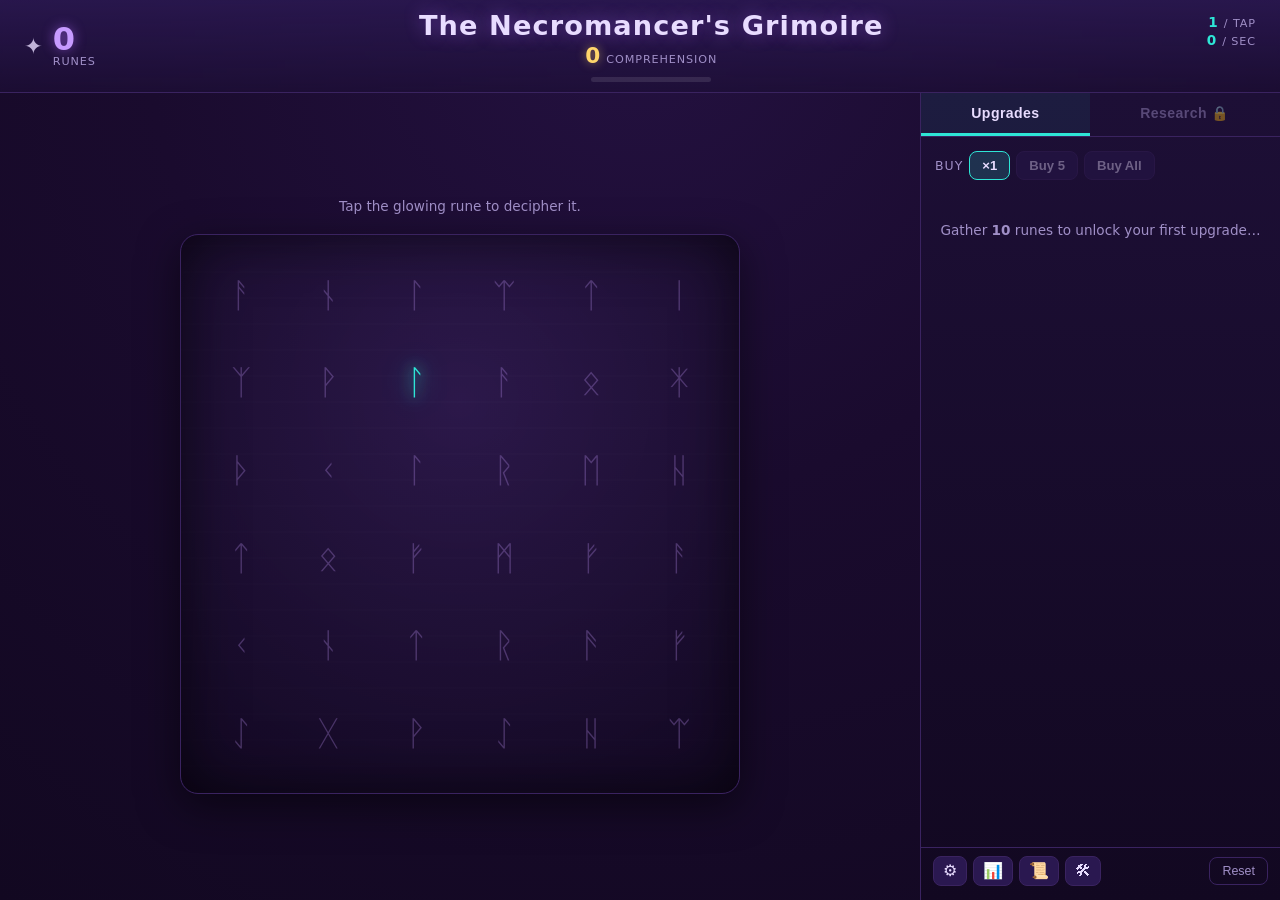
==== docs/index.html @ 26b71f52 "Ascend-only Forge/Tactics wipe, many new upgrades, gold rebalance - Rank-up no longer wipes Forge/Ta" ====
<!DOCTYPE html>
<html lang="en">
<head>
  <meta charset="UTF-8" />
  <!-- Prevent pinch/double-tap zoom on mobile & iPad -->
  <meta name="viewport"
        content="width=device-width, initial-scale=1.0, maximum-scale=1.0, minimum-scale=1.0, user-scalable=no, viewport-fit=cover" />
  <meta name="apple-mobile-web-app-capable" content="yes" />
  <meta name="mobile-web-app-capable" content="yes" />
  <meta name="theme-color" content="#1a0b2e" />
  <title>Nekro's Grimoire</title>
  <link rel="stylesheet" href="style.css" />
</head>
<body>
  <div id="welcome-back" class="welcome-back hidden"></div>

  <header class="topbar">
    <div class="stat stat-runes">
      <span class="stat-icon">✦</span>
      <span>
        <span id="rune-count" class="rune-count">0</span>
        <span class="stat-label">Runes</span>
      </span>
    </div>

    <div class="header-center">
      <h1 class="game-title">The Necromancer's Grimoire</h1>
      <div class="stat stat-comprehension" id="comprehension-stat">
        <div class="comp-line">
          <span id="comprehension-count" class="comprehension-count">0</span>
          <span class="stat-label">Comprehension</span>
        </div>
        <span id="comprehension-bonus" class="comprehension-bonus"></span>
        <div class="comp-progress">
          <div id="comp-progress-bar" class="comp-progress-bar"></div>
        </div>
      </div>
    </div>

    <div class="stat stat-rates">
      <span><span id="per-tap" class="rate-val">1</span><span class="stat-label">/ tap</span></span>
      <span><span id="per-sec" class="rate-val">0</span><span class="stat-label">/ sec</span></span>
      <span id="crit-stat" class="crit-stat hidden"></span>
    </div>
  </header>

  <main class="stage">
    <p class="grimoire-hint" id="grimoire-hint">Tap the glowing rune to decipher it.</p>
    <div id="rune-grid" class="rune-grid" aria-label="Grimoire page"></div>
    <div id="float-layer" class="float-layer"></div>
  </main>

  <aside class="panel">
    <div class="tabs">
      <button class="tab active" data-tab="upgrades">Upgrades</button>
      <button class="tab" data-tab="research" id="research-tab" disabled>Research 🔒</button>
      <button class="tab hidden" data-tab="herbalism">Herbalism</button>
      <button class="tab hidden" data-tab="mining">Mining</button>
      <button class="tab hidden" data-tab="combat">Combat</button>
    </div>

    <div class="tab-content" id="tab-upgrades">
      <div class="buy-modes" id="buy-modes">
        <span class="buy-modes-label">Buy</span>
        <button class="buymode-btn active" data-buy="1">×1</button>
        <button class="buymode-btn" data-buy="5" id="buy5">Buy 5</button>
        <button class="buymode-btn" data-buy="all" id="buyall">Buy All</button>
      </div>
      <div id="upgrades-list" class="list"></div>
      <p class="empty-hint" id="upgrades-empty">Gather <b>10</b> runes to unlock your first upgrade…</p>
    </div>

    <div class="tab-content hidden" id="tab-research">
      <p class="research-intro">Spend runes on permanent arcane research. Read each effect carefully — multipliers compound!</p>
      <div class="research-toolbar">
        <label class="research-filter"><input type="checkbox" id="hide-purchased" /> Hide purchased</label>
        <button id="research-all" class="ghost-btn small" disabled title="Buy every research you can afford">Research All</button>
      </div>
      <div id="research-list" class="list"></div>
    </div>

    <div class="tab-content hidden" id="tab-herbalism">
      <div class="prof">
        <div class="prof-target" id="herb-target">🌿</div>
        <div class="prof-count"><span id="herb-count">0</span> herbs</div>
        <div class="prof-progress"><div id="herb-bar" class="prof-bar"></div></div>
        <div class="prof-stats"><span>🌿 <b id="herb-pertap">0</b>/tap</span><span>🌿 <b id="herb-auto">0</b>/sec</span><span id="herb-bonus" class="prof-bonus"></span></div>
      </div>
      <p class="research-intro">Spend herbs on the craft.</p>
      <div id="herb-up-list" class="list"></div>
    </div>

    <div class="tab-content hidden" id="tab-mining">
      <div class="prof">
        <div class="prof-target" id="ore-target">🟤</div>
        <div id="ore-name" class="ore-name">Copper Ore</div>
        <div class="prof-count"><span id="ore-count">0</span> ore</div>
        <div class="prof-progress"><div id="ore-bar" class="prof-bar"></div></div>
        <div class="prof-stats"><span>🪨 <b id="ore-pertap">0</b>/tap</span><span>🪨 <b id="ore-auto">0</b>/sec</span><span id="ore-bonus" class="prof-bonus"></span></div>
      </div>
      <p class="research-intro">Spend ore on the craft.</p>
      <div id="ore-up-list" class="list"></div>
    </div>

    <div class="tab-content hidden" id="tab-combat">
      <div class="subtabs">
        <button class="subtab active" data-sub="battle">Battle</button>
        <button class="subtab" data-sub="forge">Forge</button>
        <button class="subtab" data-sub="tactics">Tactics</button>
        <button class="subtab" data-sub="retreat">Ascend</button>
      </div>

      <div class="subcontent" id="sub-battle">
        <div class="combat">
          <div class="monster" id="monster-target">
            <div id="boss-timer" class="boss-timer hidden"></div>
            <div class="monster-emoji" id="monster-emoji">👹</div>
            <div class="monster-name" id="monster-name">Lv 1 Fiend</div>
            <div class="hp-bar"><div id="monster-hp-bar"></div></div>
            <div class="hp-text"><span id="monster-hp">0</span> / <span id="monster-hp-max">0</span> HP</div>
            <div id="combat-float" class="float-layer"></div>
          </div>

          <div id="player-hp-wrap" class="player-hp-wrap hidden">
            <div class="hp-label">🛡 You <span id="player-dodge" class="muted"></span></div>
            <div class="hp-bar player"><div id="player-hp-bar"></div></div>
            <div class="hp-text"><span id="player-hp">0</span> / <span id="player-hp-max">0</span> HP</div>
          </div>

          <div id="magic-wrap" class="magic-wrap hidden">
            <div class="fireball" id="fireball-target">🔥</div>
            <div class="magic-info">
              <div>Magic Lv <b id="magic-level">0</b> · <b id="magic-dmg">0</b> dmg</div>
              <div class="magic-progress"><div id="magic-bar" class="magic-bar"></div></div>
              <div class="muted">Tap the fireball to cast it and learn spells.</div>
            </div>
          </div>
          <div id="spell-list" class="spell-list"></div>

          <div class="combat-stats">
            <span>⚔ <b id="combat-tapdmg">1</b> / hit</span>
            <span>🌀 <b id="combat-dps">0</b> / sec</span>
            <span id="combat-crit" class="crit-stat hidden"></span>
          </div>
          <div class="combat-stats">
            <span>⟡ <b id="combat-gold">0</b> gold</span>
            <span>🜂 <b id="combat-sr">0</b> Survival Runes</span>
          </div>
          <div class="combat-stats">
            <span class="kill-reward">Kill reward: <b id="kill-reward">+0</b></span>
          </div>
          <p id="combat-hint" class="combat-hint hidden"></p>
          <p class="muted">Tap the monster to strike it. Auto-attack chips away on its own. Clear 10 bosses (100 levels) to earn a star — then the monster fights back!</p>
        </div>
      </div>

      <div class="subcontent hidden" id="sub-forge">
        <p class="research-intro">Spend <b>gold</b> looted from monsters to forge your power. (Gold: <b id="forge-gold">0</b>)</p>
        <div id="forge-list" class="list"></div>
      </div>

      <div class="subcontent hidden" id="sub-tactics">
        <p class="research-intro">Permanent combat research, bought with gold and unlocked by reaching deeper levels. (Gold: <b id="tactics-gold">0</b>)</p>
        <div id="tactics-list" class="list"></div>
      </div>

      <div class="subcontent hidden" id="sub-retreat">
        <div class="void-summary">
          <div class="vr-balance-line">Survival Runes: <b id="combat-sr2">0</b></div>
          <div id="retreat-info" class="muted"></div>
          <button class="rebirth-do" id="do-retreat">Retreat</button>
        </div>
        <h3>Combat Talents</h3>
        <div id="combat-talent-list" class="list"></div>
      </div>
    </div>

    <div class="panel-footer">
      <button class="footer-btn" data-modal="settings" title="Settings" aria-label="Settings">⚙</button>
      <button class="footer-btn" data-modal="stats" title="Stats" aria-label="Stats">📊</button>
      <button class="footer-btn" data-modal="patch" title="Patch Notes" aria-label="Patch Notes">📜</button>
      <button class="footer-btn" data-modal="dev" title="Developer" aria-label="Developer">🛠</button>
      <button class="footer-btn hidden" id="rebirth-btn" title="Rebirth" aria-label="Rebirth">🌀</button>
      <button id="reset-btn" class="reset-btn">Reset</button>
      <span id="save-indicator" class="save-indicator"></span>
    </div>
  </aside>

  <!-- ===== Modals ===== -->
  <div id="modal-overlay" class="modal-overlay hidden">

    <!-- Settings -->
    <div class="modal hidden" id="modal-settings">
      <div class="modal-head">
        <h2>Settings</h2>
        <button class="modal-close" data-close aria-label="Close">✕</button>
      </div>
      <div class="modal-body">
        <div class="setting-row">
          <label for="set-rune-color">Rune color</label>
          <input type="color" id="set-rune-color" value="#2ee6d6" />
        </div>
        <div class="setting-row">
          <label for="set-tap-color">Tap number color <span class="muted">(the “+xx” pop)</span></label>
          <input type="color" id="set-tap-color" value="#2ee6d6" />
        </div>
        <div class="setting-row">
          <label for="set-mute-all">Mute all sound</label>
          <input type="checkbox" id="set-mute-all" />
        </div>
        <div class="setting-row">
          <label for="set-mute-sfx">Mute sound effects <span class="muted">(tapping, buying)</span></label>
          <input type="checkbox" id="set-mute-sfx" />
        </div>
        <div class="setting-row">
          <label for="set-mute-music">Mute music</label>
          <input type="checkbox" id="set-mute-music" />
        </div>
        <button class="ghost-btn" id="reset-colors-btn">Reset colors to default</button>
      </div>
    </div>

    <!-- Stats -->
    <div class="modal hidden" id="modal-stats">
      <div class="modal-head">
        <h2>Stats</h2>
        <button class="modal-close" data-close aria-label="Close">✕</button>
      </div>
      <div class="modal-body" id="stats-body"></div>
    </div>

    <!-- Patch Notes -->
    <div class="modal hidden" id="modal-patch">
      <div class="modal-head">
        <h2>Patch Notes</h2>
        <button class="modal-close" data-close aria-label="Close">✕</button>
      </div>
      <div class="modal-body" id="patch-body"></div>
    </div>

    <!-- Dev Control Panel -->
    <div class="modal hidden" id="modal-dev">
      <div class="modal-head">
        <h2>Dev Control Panel</h2>
        <button class="modal-close" data-close aria-label="Close">✕</button>
      </div>
      <div class="modal-body">
        <div id="dev-lock">
          <p class="dev-prompt">Enter access code</p>
          <div class="keypad-display" id="keypad-display"></div>
          <div class="keypad" id="keypad"></div>
          <p class="keypad-msg" id="keypad-msg"></p>
        </div>

        <div id="dev-controls" class="hidden">
          <div class="dev-group">
            <h3>Tap multiplier</h3>
            <div class="dev-btns" id="dev-tapmult"></div>
            <div class="dev-custom">
              <input type="number" id="dev-tapmult-custom" placeholder="set exact xN" />
              <button class="ghost-btn" id="dev-tapmult-set">Set</button>
            </div>
            <p class="muted" id="dev-tapmult-cur"></p>
          </div>

          <div class="dev-group">
            <h3>Bonus Runes / second</h3>
            <div class="dev-btns" id="dev-rps"></div>
            <div class="dev-custom">
              <input type="number" id="dev-rps-custom" placeholder="set exact /sec" />
              <button class="ghost-btn" id="dev-rps-set">Set</button>
            </div>
            <p class="muted" id="dev-rps-cur"></p>
          </div>

          <div class="dev-group">
            <h3>Add Runes</h3>
            <div class="dev-btns" id="dev-runes"></div>
            <div class="dev-custom">
              <input type="number" id="dev-runes-custom" placeholder="custom amount" />
              <button class="ghost-btn" id="dev-runes-add">Add</button>
            </div>
          </div>

          <div class="dev-group">
            <h3>Add Comprehension</h3>
            <div class="dev-btns" id="dev-comp"></div>
            <div class="dev-custom">
              <input type="number" id="dev-comp-custom" placeholder="custom amount" />
              <button class="ghost-btn" id="dev-comp-add">Add</button>
            </div>
          </div>

          <div class="dev-group">
            <h3>Add Void Runes</h3>
            <div class="dev-btns" id="dev-vr"></div>
            <div class="dev-custom">
              <input type="number" id="dev-vr-custom" placeholder="custom amount" />
              <button class="ghost-btn" id="dev-vr-add">Add</button>
            </div>
          </div>

          <div class="dev-group">
            <h3>Add Herbs</h3>
            <div class="dev-btns" id="dev-herb"></div>
            <div class="dev-custom">
              <input type="number" id="dev-herb-custom" placeholder="custom amount" />
              <button class="ghost-btn" id="dev-herb-add">Add</button>
            </div>
          </div>

          <div class="dev-group">
            <h3>Add Ore</h3>
            <div class="dev-btns" id="dev-ore"></div>
            <div class="dev-custom">
              <input type="number" id="dev-ore-custom" placeholder="custom amount" />
              <button class="ghost-btn" id="dev-ore-add">Add</button>
            </div>
          </div>

          <div class="dev-group">
            <h3>Add Gold (combat)</h3>
            <div class="dev-btns" id="dev-gold"></div>
            <div class="dev-custom">
              <input type="number" id="dev-gold-custom" placeholder="custom amount" />
              <button class="ghost-btn" id="dev-gold-add">Add</button>
            </div>
          </div>
        </div>
      </div>
    </div>

    <!-- The Void: Rebirth + Talent tree -->
    <div class="modal hidden" id="modal-rebirth">
      <div class="modal-head">
        <h2>The Void</h2>
        <button class="modal-close hidden" data-close id="rebirth-close" aria-label="Close">✕</button>
      </div>
      <div class="modal-body">
        <div class="void-summary">
          <div class="vr-balance-line">Void Runes: <b id="vr-balance">0</b></div>
          <div id="vr-held-bonus" class="good-text"></div>
          <div id="vr-gain-line" class="muted"></div>
          <button class="rebirth-do" id="do-rebirth">Rebirth</button>
        </div>
        <p class="muted" id="rebirth-warning"></p>
        <div class="talent-head">
          <h3>Talents</h3>
          <label class="research-filter"><input type="checkbox" id="hide-maxed-talents" /> Hide maxed</label>
        </div>
        <div id="talent-list" class="list"></div>
        <button class="ghost-btn" id="begin-anew">Begin Anew</button>
      </div>
    </div>

  </div>

  <script src="game.js"></script>
</body>
</html>
---- docs/style.css ----
/* ===== Nekro's Grimoire ===== */

:root {
  --bg-0: #120821;
  --bg-1: #1a0b2e;
  --bg-2: #241141;
  --panel: #1d0f36;
  --panel-2: #2a1850;
  --ink: #e8dcff;
  --ink-dim: #a08fc7;
  --purple: #c79bff;        /* vibrant, light-enough-to-read purple for runes */
  --purple-glow: #b06bff;
  --turquoise: #2ee6d6;     /* the tappable rune colour */
  --turquoise-glow: #16c4b8;
  --gold: #ffd66b;
  --crit: #ff5e9a;
  --good: #7cf6a0;
  --border: #3a2360;

  /* player-customisable colours (Settings) */
  --rune-color: #2ee6d6;    /* colour of the glowing tappable rune */
  --tap-color: #2ee6d6;     /* colour of the "+xx" pop on tap */
}

* { box-sizing: border-box; }

html {
  height: 100%;
  overflow: hidden;            /* the document never scrolls */
}

html, body {
  margin: 0;
  padding: 0;
  height: 100%;
  background: radial-gradient(circle at 50% 0%, var(--bg-2), var(--bg-1) 45%, var(--bg-0) 100%);
  color: var(--ink);
  font-family: "Segoe UI", "Trebuchet MS", system-ui, sans-serif;
  overflow-x: hidden;

  /* prevent text selection & callouts while tapping (mobile + desktop) */
  -webkit-user-select: none;
  -moz-user-select: none;
  -ms-user-select: none;
  user-select: none;
  -webkit-touch-callout: none;
  -webkit-tap-highlight-color: transparent;
  /* prevent double-tap-to-zoom and gesture zoom on touch devices */
  touch-action: manipulation;
  overscroll-behavior: none;
}

body {
  /* pin the whole app to the viewport — no document scroll, no rubber-band */
  position: fixed;
  inset: 0;
  display: grid;
  grid-template-rows: auto 1fr;
  grid-template-columns: 1fr minmax(280px, 360px);
  grid-template-areas:
    "topbar topbar"
    "stage  panel";
  height: 100vh;
  height: 100dvh;
  overflow: hidden;            /* the page itself never scrolls */
}

/* ===== Top bar ===== */
.topbar {
  grid-area: topbar;
  display: flex;
  align-items: stretch;
  justify-content: space-between;
  gap: 12px;
  padding: 10px 18px;
  background: linear-gradient(180deg, rgba(42,24,80,0.9), rgba(29,15,54,0.7));
  border-bottom: 1px solid var(--border);
  backdrop-filter: blur(4px);
  flex-wrap: wrap;
}

.stat {
  display: flex;
  align-items: center;
  gap: 10px;
  padding: 4px 6px;
}

.stat-icon { font-size: 1.4rem; opacity: 0.8; }

.stat-label {
  display: block;
  font-size: 0.7rem;
  letter-spacing: 0.08em;
  text-transform: uppercase;
  color: var(--ink-dim);
}

.rune-count {
  font-size: 2rem;
  font-weight: 800;
  color: var(--purple);
  text-shadow: 0 0 12px rgba(176,107,255,0.6);
  line-height: 1;
}

/* centre column of the top bar: game title (header) above Comprehension */
.header-center {
  display: flex;
  flex-direction: column;
  align-items: center;
  justify-content: center;
  text-align: center;
  flex: 1 1 auto;
  min-width: 0;
}
.game-title {
  margin: 0 0 4px;
  font-size: clamp(1.05rem, 2.4vw, 1.7rem);
  font-weight: 800;
  letter-spacing: 0.04em;
  color: var(--ink);
  text-shadow: 0 0 18px rgba(176,107,255,0.45);
  white-space: nowrap;
}

.stat-comprehension {
  flex-direction: column;
  align-items: center;
  text-align: center;
  position: relative;
  padding: 0;
  gap: 2px;
}
.comp-line { display: flex; align-items: baseline; gap: 6px; }
.comprehension-count {
  font-size: 1.35rem;
  font-weight: 800;
  color: var(--gold);
  text-shadow: 0 0 10px rgba(255,214,107,0.5);
  line-height: 1;
}
.comprehension-bonus { font-size: 0.72rem; color: var(--good); }
.comp-progress {
  width: 120px; height: 5px; border-radius: 4px;
  background: rgba(255,255,255,0.1); margin-top: 6px; overflow: hidden;
}
.comp-progress-bar {
  height: 100%; width: 0%;
  background: linear-gradient(90deg, var(--gold), var(--turquoise));
  transition: width 0.2s ease;
}

.stat-rates {
  flex-direction: column;
  align-items: flex-end;
  gap: 2px;
  font-size: 0.85rem;
}
.stat-rates > span { display: flex; gap: 6px; align-items: baseline; }
.rate-val { font-weight: 700; color: var(--turquoise); }
.crit-stat { color: var(--crit); font-size: 0.78rem; }

/* ===== Stage / grimoire ===== */
.stage {
  grid-area: stage;
  display: flex;
  flex-direction: column;
  align-items: center;
  justify-content: center;     /* center the grimoire in the available space */
  gap: 4px;
  padding: 12px 16px;
  position: relative;
  overflow: hidden;
  min-height: 0;               /* allow the stage to shrink instead of overflowing */
}

.grimoire-title {
  font-size: clamp(1.2rem, 3vw, 2rem);
  margin: 6px 0 2px;
  font-weight: 700;
  letter-spacing: 0.04em;
  color: var(--ink);
  text-shadow: 0 0 18px rgba(176,107,255,0.35);
}
.grimoire-hint {
  margin: 0 0 16px;
  color: var(--ink-dim);
  font-size: 0.85rem;
  text-align: center;
  max-width: 480px;
}

.rune-grid {
  display: grid;
  grid-template-columns: repeat(6, 1fr);
  grid-template-rows: repeat(6, 1fr);
  gap: clamp(4px, 1.5vw, 12px);
  /* fallback square that always fits the smaller viewport side;
     JS (sizeGrid) refines this to fit the real available space */
  width: min(78vmin, 560px);
  height: min(78vmin, 560px);
  flex: 0 0 auto;
  padding: clamp(10px, 3vw, 22px);
  border-radius: 18px;
  background:
    radial-gradient(circle at 50% 30%, rgba(58,35,96,0.55), rgba(18,8,33,0.85)),
    repeating-linear-gradient(0deg, rgba(255,255,255,0.02) 0 2px, transparent 2px 26px);
  border: 1px solid var(--border);
  box-shadow: inset 0 0 60px rgba(0,0,0,0.6), 0 12px 40px rgba(0,0,0,0.5);
}

.rune-cell {
  display: flex;
  align-items: center;
  justify-content: center;
  font-size: clamp(1.1rem, 4.5vw, 2.1rem);
  color: var(--purple);
  opacity: 0.28;
  border-radius: 10px;
  cursor: default;
  transition: transform 0.06s ease, opacity 0.2s ease, color 0.2s ease;
  user-select: none;
  -webkit-user-select: none;
}

.rune-cell.active {
  color: var(--rune-color);
  opacity: 1;
  cursor: pointer;
  text-shadow: 0 0 14px var(--rune-color), 0 0 28px var(--rune-color);
  animation: pulse 1.1s ease-in-out infinite;
}
.rune-cell.active:active { transform: scale(0.82); }

@keyframes pulse {
  0%, 100% { transform: scale(1); }
  50% { transform: scale(1.12); }
}

/* floating "+N" numbers */
.float-layer { position: absolute; inset: 0; pointer-events: none; overflow: hidden; }
.float-num {
  position: absolute;
  font-weight: 800;
  font-size: 1.1rem;
  color: var(--tap-color);
  text-shadow: 0 0 8px rgba(0,0,0,0.7);
  animation: floatUp 0.9s ease-out forwards;
  white-space: nowrap;
}
.float-num.crit { color: var(--crit); font-size: 1.6rem; }
@keyframes floatUp {
  0%   { transform: translate(-50%, 0) scale(0.8); opacity: 0; }
  20%  { opacity: 1; }
  100% { transform: translate(-50%, -70px) scale(1.1); opacity: 0; }
}

/* ===== Side panel ===== */
.panel {
  grid-area: panel;
  display: flex;
  flex-direction: column;
  background: linear-gradient(180deg, var(--panel), var(--bg-0));
  border-left: 1px solid var(--border);
  min-height: 0;
}

.tabs { display: flex; border-bottom: 1px solid var(--border); }
.tab {
  flex: 1;
  padding: 14px 8px;
  background: transparent;
  color: var(--ink-dim);
  border: none;
  font-size: 0.95rem;
  font-weight: 700;
  letter-spacing: 0.03em;
  cursor: pointer;
  border-bottom: 3px solid transparent;
}
.tab.active { color: var(--ink); border-bottom-color: var(--turquoise); background: rgba(46,230,214,0.06); }
.tab:disabled { opacity: 0.45; cursor: not-allowed; }

.tab-content { flex: 1; overflow-y: auto; padding: 14px; min-height: 0; }
.research-intro { color: var(--ink-dim); font-size: 0.8rem; margin: 0 0 10px; }
.research-filter {
  display: flex; align-items: center; gap: 8px;
  font-size: 0.82rem; color: var(--ink-dim);
  margin: 0 0 12px; cursor: pointer; user-select: none;
}
.research-filter input { width: 16px; height: 16px; cursor: pointer; accent-color: var(--turquoise); }
.empty-hint { color: var(--ink-dim); font-size: 0.85rem; text-align: center; margin-top: 30px; }

.list { display: flex; flex-direction: column; gap: 10px; }

/* upgrade / research cards */
.card {
  text-align: left;
  width: 100%;
  background: var(--panel-2);
  border: 1px solid var(--border);
  border-radius: 12px;
  padding: 12px 14px;
  color: var(--ink);
  cursor: pointer;
  transition: transform 0.06s ease, border-color 0.2s ease, box-shadow 0.2s ease;
}
.card:not(:disabled):hover { border-color: var(--turquoise); box-shadow: 0 0 14px rgba(46,230,214,0.2); }
.card:not(:disabled):active { transform: scale(0.98); }
.card:disabled { cursor: not-allowed; }
.card.affordable { border-color: var(--good); box-shadow: 0 0 10px rgba(124,246,160,0.18); }
.card.locked { opacity: 0.5; }
.card.maxed { opacity: 0.7; border-color: var(--gold); }

.card-head { display: flex; justify-content: space-between; align-items: baseline; gap: 8px; }
.card-name { font-weight: 800; font-size: 1rem; }
.card-level { font-size: 0.78rem; color: var(--turquoise); font-weight: 700; }
.card-desc { font-size: 0.8rem; color: var(--ink-dim); margin: 5px 0 8px; line-height: 1.35; }
.card-cost { font-size: 0.85rem; font-weight: 700; }
.card-cost.ok { color: var(--good); }
.card-cost.no { color: #ff8a8a; }
.card-cost.lock { color: var(--ink-dim); }
.tag {
  display: inline-block;
  font-size: 0.66rem;
  padding: 1px 6px;
  border-radius: 6px;
  margin-left: 6px;
  background: rgba(255,255,255,0.08);
  color: var(--ink-dim);
  vertical-align: middle;
}
.tag.add { background: rgba(124,246,160,0.15); color: var(--good); }
.tag.mult { background: rgba(46,230,214,0.15); color: var(--turquoise); }
.tag.crit { background: rgba(255,94,154,0.15); color: var(--crit); }
.tag.repeat { background: rgba(255,214,107,0.15); color: var(--gold); }

.panel-footer {
  display: flex; align-items: center; flex-wrap: wrap;
  padding: 8px 12px; border-top: 1px solid var(--border); gap: 6px;
}
.footer-btn {
  background: var(--panel-2); border: 1px solid var(--border); color: var(--ink);
  border-radius: 8px; padding: 6px 9px; font-size: 1rem; cursor: pointer; line-height: 1;
}
.footer-btn:hover { border-color: var(--turquoise); }
.reset-btn {
  margin-left: auto;
  background: transparent; border: 1px solid var(--border); color: var(--ink-dim);
  border-radius: 8px; padding: 6px 12px; font-size: 0.78rem; cursor: pointer;
}
.reset-btn:hover { border-color: #ff8a8a; color: #ff8a8a; }
.save-indicator { font-size: 0.72rem; color: var(--ink-dim); flex-basis: 100%; text-align: right; }

.welcome-back {
  position: fixed; top: 14px; left: 50%; transform: translateX(-50%);
  background: var(--panel-2); border: 1px solid var(--turquoise);
  padding: 10px 18px; border-radius: 10px; z-index: 50;
  box-shadow: 0 8px 30px rgba(0,0,0,0.5); font-size: 0.9rem;
  animation: dropIn 0.4s ease;
}
@keyframes dropIn { from { transform: translate(-50%, -20px); opacity: 0; } to { transform: translate(-50%,0); opacity: 1; } }

.hidden { display: none !important; }

/* ===== Responsive: stack panel below stage on narrow screens ===== */
@media (max-width: 820px) {
  body {
    grid-template-columns: 1fr;
    grid-template-areas:
      "topbar"
      "stage"
      "panel";
    /* stage flexes & shrinks; panel takes a fixed slice and scrolls inside */
    grid-template-rows: auto minmax(0, 1fr) auto;
  }
  .panel {
    border-left: none;
    border-top: 1px solid var(--border);
    height: 44vh;
    height: 44dvh;
    min-height: 0;
  }
  .topbar { justify-content: space-between; gap: 6px; padding: 8px 12px; }
  .rune-count { font-size: 1.4rem; }
  .comprehension-count { font-size: 1.1rem; }
  .game-title { font-size: clamp(0.85rem, 3.6vw, 1.2rem); white-space: normal; }
  .comp-progress { width: 90px; }
  .grimoire-hint { font-size: 0.78rem; margin-bottom: 8px; }
}

/* ===== Modals (Settings / Stats / Patch / Dev) ===== */
.modal-overlay {
  position: fixed; inset: 0; z-index: 100;
  display: flex; align-items: center; justify-content: center;
  background: rgba(8,4,16,0.72); backdrop-filter: blur(3px);
  padding: 16px;
}
.modal {
  width: min(440px, 100%);
  max-height: 86vh; max-height: 86dvh;
  display: flex; flex-direction: column;
  background: linear-gradient(180deg, var(--panel-2), var(--panel));
  border: 1px solid var(--border);
  border-radius: 16px;
  box-shadow: 0 20px 60px rgba(0,0,0,0.6);
  overflow: hidden;
}
.modal-head {
  display: flex; align-items: center; justify-content: space-between;
  padding: 14px 18px; border-bottom: 1px solid var(--border);
}
.modal-head h2 { margin: 0; font-size: 1.2rem; }
.modal-close {
  background: transparent; border: none; color: var(--ink-dim);
  font-size: 1.1rem; cursor: pointer; padding: 4px 8px; border-radius: 8px;
}
.modal-close:hover { color: var(--ink); background: rgba(255,255,255,0.08); }
.modal-body { padding: 16px 18px; overflow-y: auto; min-height: 0; }
.muted { color: var(--ink-dim); font-size: 0.78rem; }

.setting-row {
  display: flex; align-items: center; justify-content: space-between;
  gap: 12px; padding: 12px 0; border-bottom: 1px solid rgba(255,255,255,0.06);
}
.setting-row label { font-size: 0.92rem; }
.setting-row input[type="color"] {
  width: 46px; height: 32px; border: 1px solid var(--border);
  border-radius: 8px; background: none; cursor: pointer; padding: 2px;
}
.setting-row input[type="checkbox"] { width: 20px; height: 20px; cursor: pointer; accent-color: var(--turquoise); }
.ghost-btn {
  margin-top: 14px; width: 100%;
  background: transparent; border: 1px solid var(--border); color: var(--ink-dim);
  border-radius: 10px; padding: 9px; font-size: 0.85rem; cursor: pointer;
}
.ghost-btn:hover { border-color: var(--turquoise); color: var(--ink); }

/* Stats */
.stat-line {
  display: flex; align-items: baseline; justify-content: space-between;
  gap: 12px; padding: 10px 0; border-bottom: 1px solid rgba(255,255,255,0.06);
}
.stat-line .k { color: var(--ink-dim); font-size: 0.88rem; }
.stat-line .v { font-weight: 800; color: var(--ink); font-size: 1rem; }

/* Patch notes */
.patch-entry { padding: 10px 0; border-bottom: 1px solid rgba(255,255,255,0.06); }
.patch-entry h3 { margin: 0 0 4px; font-size: 1rem; }
.patch-entry .when { color: var(--ink-dim); font-size: 0.74rem; font-weight: 400; margin-left: 8px; }
.patch-entry ul { margin: 6px 0 0; padding-left: 18px; }
.patch-entry li { font-size: 0.85rem; margin: 3px 0; color: var(--ink); }

/* Dev keypad */
.dev-prompt { text-align: center; color: var(--ink-dim); margin: 0 0 10px; }
.keypad-display {
  height: 42px; border: 1px solid var(--border); border-radius: 10px;
  display: flex; align-items: center; justify-content: center;
  font-size: 1.6rem; letter-spacing: 0.4em; color: var(--turquoise);
  background: rgba(0,0,0,0.3); margin-bottom: 12px;
}
.keypad { display: grid; grid-template-columns: repeat(3, 1fr); gap: 8px; }
.keypad button {
  padding: 14px 0; font-size: 1.1rem; font-weight: 700;
  background: var(--panel-2); border: 1px solid var(--border); color: var(--ink);
  border-radius: 10px; cursor: pointer;
}
.keypad button:hover { border-color: var(--turquoise); }
.keypad button.wide { grid-column: span 1; }
.keypad-msg { text-align: center; min-height: 1.2em; margin: 10px 0 0; font-size: 0.85rem; }
.keypad-msg.bad { color: #ff8a8a; }
.keypad-msg.good { color: var(--good); }

.dev-group { padding: 12px 0; border-bottom: 1px solid rgba(255,255,255,0.06); }
.dev-group h3 { margin: 0 0 8px; font-size: 0.95rem; color: var(--turquoise); }
.dev-btns { display: flex; flex-wrap: wrap; gap: 6px; }
.dev-btns button {
  background: var(--panel-2); border: 1px solid var(--border); color: var(--ink);
  border-radius: 8px; padding: 7px 11px; font-size: 0.85rem; font-weight: 700; cursor: pointer;
}
.dev-btns button:hover { border-color: var(--turquoise); }
.dev-btns button.on { border-color: var(--turquoise); background: rgba(46,230,214,0.15); }
.dev-custom { display: flex; gap: 6px; margin-top: 8px; }
.dev-custom input {
  flex: 1; min-width: 0; background: rgba(0,0,0,0.3); border: 1px solid var(--border);
  color: var(--ink); border-radius: 8px; padding: 7px 10px; font-size: 0.85rem;
}
.dev-custom .ghost-btn { margin-top: 0; width: auto; padding: 7px 14px; }

/* ===== Tabs: allow many tabs to scroll horizontally instead of wrapping ===== */
.tabs { overflow-x: auto; -webkit-overflow-scrolling: touch; scrollbar-width: none; }
.tabs::-webkit-scrollbar { display: none; }
.tab { flex: 1 0 auto; white-space: nowrap; padding: 12px 12px; font-size: 0.88rem; }

/* ===== Buy modes ===== */
.buy-modes { display: flex; align-items: center; gap: 6px; margin-bottom: 12px; flex-wrap: wrap; }
.buy-modes-label { font-size: 0.78rem; color: var(--ink-dim); text-transform: uppercase; letter-spacing: 0.08em; }
.buymode-btn {
  background: var(--panel-2); border: 1px solid var(--border); color: var(--ink);
  border-radius: 8px; padding: 6px 12px; font-size: 0.82rem; font-weight: 700; cursor: pointer;
}
.buymode-btn:hover:not(:disabled) { border-color: var(--turquoise); }
.buymode-btn.active { border-color: var(--turquoise); background: rgba(46,230,214,0.16); color: var(--ink); }
.buymode-btn:disabled { opacity: 0.4; cursor: not-allowed; }

/* ===== Professions (Herbalism / Mining) ===== */
.prof { display: flex; flex-direction: column; align-items: center; gap: 12px; padding: 10px 0; text-align: center; }
.prof-target {
  font-size: clamp(4rem, 22vw, 7rem);
  line-height: 1; cursor: pointer; user-select: none; -webkit-user-select: none;
  filter: drop-shadow(0 6px 16px rgba(0,0,0,0.5));
  transition: transform 0.06s ease;
}
.prof-target:active { transform: scale(0.85); }
.prof-count { font-size: 1.3rem; font-weight: 800; color: var(--good); }
.prof-progress { width: min(260px, 80%); height: 8px; border-radius: 6px; background: rgba(255,255,255,0.1); overflow: hidden; }
.prof-bar { height: 100%; width: 0%; background: linear-gradient(90deg, var(--good), var(--turquoise)); transition: width 0.08s linear; }
.prof .muted { max-width: 320px; }

/* ===== Combat ===== */
.combat { display: flex; flex-direction: column; align-items: center; gap: 12px; padding: 6px 0; text-align: center; }
.monster {
  display: flex; flex-direction: column; align-items: center; gap: 6px;
  cursor: pointer; user-select: none; -webkit-user-select: none; width: 100%;
}
.monster-emoji { font-size: clamp(3.4rem, 18vw, 6rem); line-height: 1; transition: transform 0.06s ease; filter: drop-shadow(0 6px 16px rgba(0,0,0,0.5)); }
.monster:active .monster-emoji { transform: scale(0.86) rotate(-4deg); }
.monster-name { font-weight: 700; color: var(--ink); }
.hp-bar { width: min(280px, 86%); height: 12px; border-radius: 8px; background: rgba(255,255,255,0.1); overflow: hidden; border: 1px solid var(--border); }
#monster-hp-bar { height: 100%; width: 100%; background: linear-gradient(90deg, #ff5e5e, #ff9a5e); transition: width 0.1s linear; }
.hp-text { font-size: 0.82rem; color: var(--ink-dim); }
.combat-stats { display: flex; gap: 18px; flex-wrap: wrap; justify-content: center; font-size: 0.9rem; }
.combat .card { width: 100%; }

/* ===== The Void / Rebirth ===== */
.void-summary {
  display: flex; flex-direction: column; gap: 8px; align-items: stretch;
  padding: 12px; border: 1px solid var(--border); border-radius: 12px;
  background: rgba(46,230,214,0.05); margin-bottom: 12px;
}
.vr-balance-line { font-size: 1.1rem; }
.vr-balance-line b, #vr-gain-line b { color: var(--turquoise); }
.rebirth-do {
  background: linear-gradient(180deg, #5b2a9e, #3a1670); color: #fff; border: 1px solid var(--turquoise);
  border-radius: 10px; padding: 12px; font-size: 1rem; font-weight: 800; cursor: pointer;
}
.rebirth-do:hover { box-shadow: 0 0 16px rgba(46,230,214,0.4); }
.footer-btn#rebirth-btn { border-color: var(--turquoise); }
.card.talent .card-cost.ok { color: var(--turquoise); }
.card.talent { border-color: #4a2f80; }
.card.talent.affordable { border-color: var(--turquoise); box-shadow: 0 0 10px rgba(46,230,214,0.18); }

/* ===== Combat sub-tabs ===== */
.subtabs { display: flex; gap: 4px; margin-bottom: 12px; background: rgba(0,0,0,0.25); border-radius: 10px; padding: 3px; }
.subtab {
  flex: 1; padding: 7px 4px; background: transparent; border: none; color: var(--ink-dim);
  font-size: 0.8rem; font-weight: 700; border-radius: 8px; cursor: pointer;
}
.subtab.active { background: var(--panel-2); color: var(--ink); }
.subcontent { min-height: 0; }
.monster { position: relative; }
.monster #combat-float { position: absolute; inset: 0; pointer-events: none; overflow: visible; }

/* ===== Profession stats / upgrades ===== */
.prof-stats { display: flex; gap: 16px; font-size: 0.85rem; color: var(--ink); }
.prof-bonus { color: var(--good); }
.prof { padding-bottom: 6px; }

/* ===== Mega crit (crit-streak combo) ===== */
.float-num.mega {
  font-size: 2.1rem;
  font-weight: 900;
  color: var(--gold);
  text-shadow: 0 0 10px var(--gold), 0 0 22px var(--crit), 0 2px 4px rgba(0,0,0,0.8);
  animation: megaPop 1.3s ease-out forwards;
}
@keyframes megaPop {
  0%   { transform: translate(-50%, 0) scale(0.6); opacity: 0; }
  15%  { transform: translate(-50%, -6px) scale(1.4); opacity: 1; }
  35%  { transform: translate(-50%, -18px) scale(1.05); }
  100% { transform: translate(-50%, -90px) scale(1.1); opacity: 0; }
}

/* ===== Talent header (Hide maxed) & VR held bonus ===== */
.talent-head { display: flex; align-items: center; justify-content: space-between; gap: 10px; margin: 10px 0 8px; }
.talent-head h3 { margin: 0; }
.good-text { color: var(--good); font-size: 0.82rem; }

/* ===== Combat: player HP & magic ===== */
.player-hp-wrap { width: 100%; display: flex; flex-direction: column; align-items: center; gap: 4px; margin-top: 4px; }
.hp-label { font-size: 0.85rem; color: var(--ink); }
.hp-bar.player { border-color: var(--good); }
.hp-bar.player #player-hp-bar { height: 100%; width: 100%; background: linear-gradient(90deg, #5cf08a, #2ee6d6); transition: width 0.12s linear; }
#player-hp-bar { height: 100%; }
.magic-wrap { display: flex; align-items: center; gap: 12px; width: 100%; justify-content: center; margin-top: 4px; }
.fireball {
  font-size: clamp(2.4rem, 12vw, 3.4rem); line-height: 1; cursor: pointer;
  user-select: none; -webkit-user-select: none; transition: transform 0.06s ease;
  filter: drop-shadow(0 0 10px #ff8a3a);
}
.fireball:active { transform: scale(0.82); }
.magic-info { font-size: 0.82rem; min-width: 0; }
.magic-progress { width: 140px; max-width: 40vw; height: 6px; border-radius: 5px; background: rgba(255,255,255,0.1); overflow: hidden; margin: 4px 0; }
.magic-bar { height: 100%; width: 0%; background: linear-gradient(90deg, #ff8a3a, #ffd66b); transition: width 0.1s linear; }
.float-num.magic-hit { color: #ff9a4a; }

/* ===== Boss timer, spells, research toolbar ===== */
.boss-timer {
  font-weight: 800; font-size: 1rem; color: var(--gold);
  background: rgba(0,0,0,0.35); border-radius: 8px; padding: 2px 10px; margin-bottom: 4px;
}
.boss-timer.urgent { color: #ff6b6b; animation: pulse 0.6s ease-in-out infinite; }

.spell-list { display: flex; flex-wrap: wrap; gap: 6px; justify-content: center; width: 100%; }
.spell-btn {
  display: flex; flex-direction: column; align-items: center; gap: 1px;
  background: var(--panel-2); border: 1px solid var(--border); color: var(--ink);
  border-radius: 10px; padding: 6px 10px; cursor: pointer; min-width: 64px;
}
.spell-btn:hover:not(:disabled) { border-color: var(--turquoise); }
.spell-btn:disabled { opacity: 0.45; cursor: not-allowed; }
.spell-btn.active { border-color: var(--good); background: rgba(124,246,160,0.15); }
.spell-emoji { font-size: 1.3rem; line-height: 1; }
.spell-name { font-size: 0.7rem; }
.spell-status { font-size: 0.66rem; color: var(--ink-dim); }

.research-toolbar { display: flex; align-items: center; justify-content: space-between; gap: 10px; margin-bottom: 12px; }
.ghost-btn.small { width: auto; margin-top: 0; padding: 5px 12px; font-size: 0.78rem; }

/* ===== Mining ore name & combat hint ===== */
.ore-name { font-weight: 700; color: var(--ink); font-size: 0.95rem; }
.combat-hint {
  margin: 4px 0; padding: 8px 12px; border-radius: 10px;
  background: rgba(255,214,107,0.12); border: 1px solid var(--gold);
  color: var(--gold); font-size: 0.82rem; text-align: center; max-width: 340px;
}
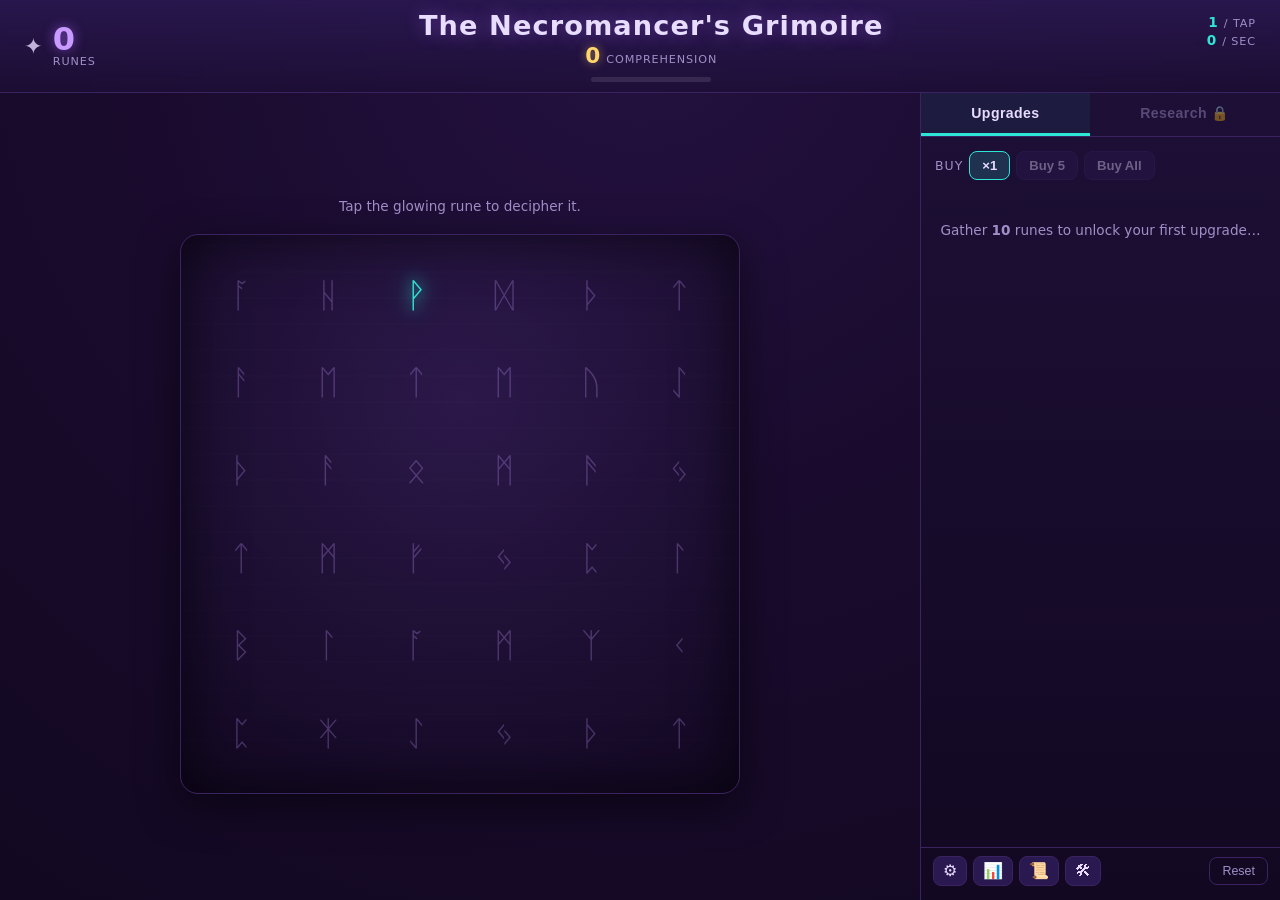
==== commit ae732f66: "Add Buy All buttons to combat Forge and Tactics" ====
--- a/docs/index.html
+++ b/docs/index.html
@@ -155,12 +155,18 @@
       </div>
 
       <div class="subcontent hidden" id="sub-forge">
-        <p class="research-intro">Spend <b>gold</b> looted from monsters to forge your power. (Gold: <b id="forge-gold">0</b>)</p>
+        <div class="research-toolbar">
+          <span class="research-intro" style="margin:0">Forge with gold. (Gold: <b id="forge-gold">0</b>)</span>
+          <button id="forge-buy-all" class="ghost-btn small">Buy All</button>
+        </div>
         <div id="forge-list" class="list"></div>
       </div>
 
       <div class="subcontent hidden" id="sub-tactics">
-        <p class="research-intro">Permanent combat research, bought with gold and unlocked by reaching deeper levels. (Gold: <b id="tactics-gold">0</b>)</p>
+        <div class="research-toolbar">
+          <span class="research-intro" style="margin:0">Combat research. (Gold: <b id="tactics-gold">0</b>)</span>
+          <button id="tactics-buy-all" class="ghost-btn small">Buy All</button>
+        </div>
         <div id="tactics-list" class="list"></div>
       </div>
 
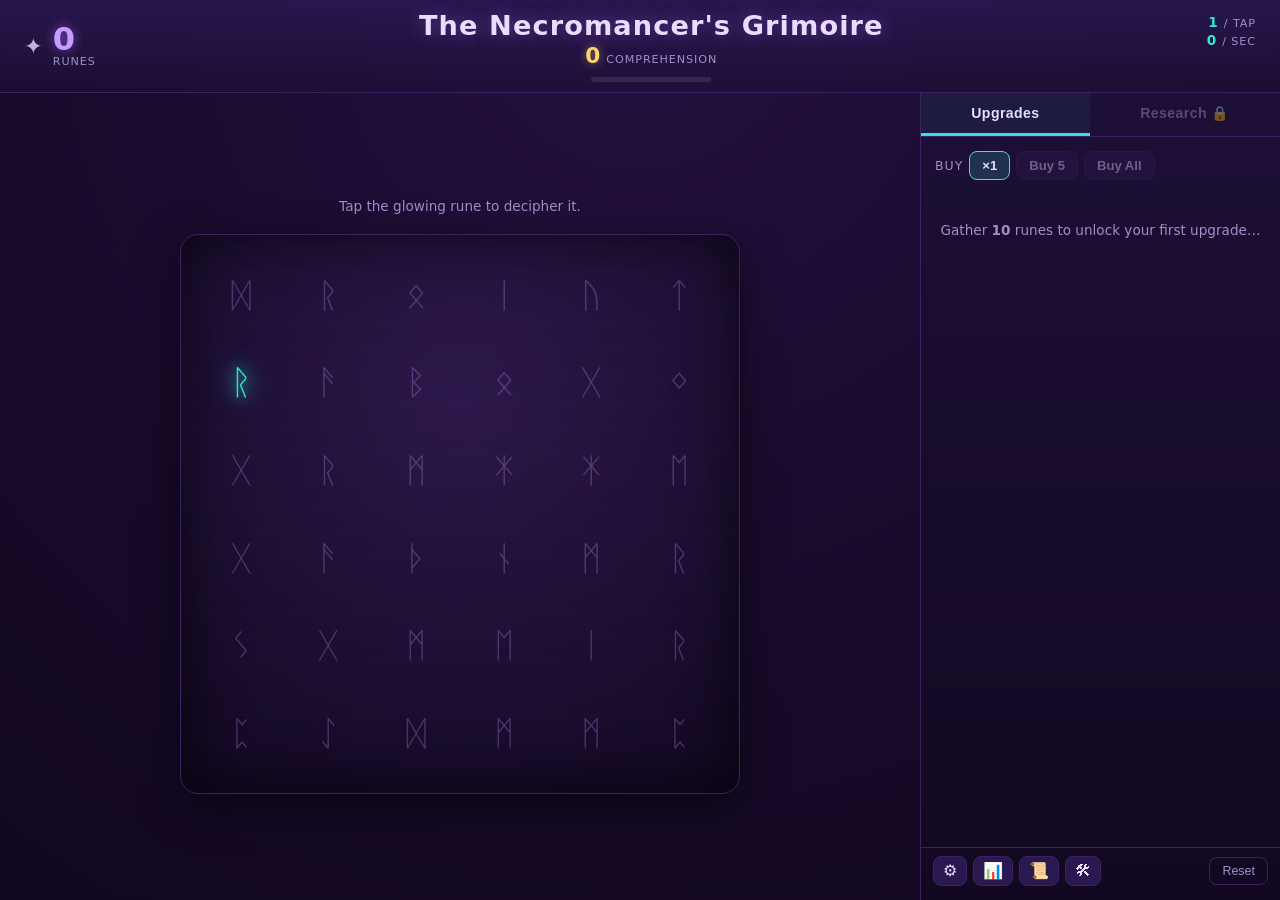
==== commit f0a94a26: "Show combat Gold in the top bar (near Runes) once Combat is unlocked" ====
--- a/docs/index.html
+++ b/docs/index.html
@@ -23,6 +23,14 @@
       </span>
     </div>
 
+    <div class="stat stat-gold hidden" id="topbar-gold">
+      <span class="stat-icon">⟡</span>
+      <span>
+        <span id="topbar-gold-count" class="gold-count">0</span>
+        <span class="stat-label">Gold</span>
+      </span>
+    </div>
+
     <div class="header-center">
       <h1 class="game-title">The Necromancer's Grimoire</h1>
       <div class="stat stat-comprehension" id="comprehension-stat">
--- a/docs/style.css
+++ b/docs/style.css
@@ -635,3 +635,20 @@
   background: rgba(255,214,107,0.12); border: 1px solid var(--gold);
   color: var(--gold); font-size: 0.82rem; text-align: center; max-width: 340px;
 }
+
+/* ===== Rank symbols ===== */
+.rk { font-weight: 900; }
+.rk.star { color: #ffd66b; }
+.rk.tri  { color: #5cf08a; }
+.rk.sq   { color: #ff5e5e; }
+.rk.circ { color: #5b9bff; }
+.rk.rect { color: #ffe04d; letter-spacing: -1px; }
+
+/* ===== Top-bar combat gold ===== */
+.gold-count {
+  font-size: 1.5rem;
+  font-weight: 800;
+  color: var(--gold);
+  text-shadow: 0 0 10px rgba(255,214,107,0.5);
+  line-height: 1;
+}
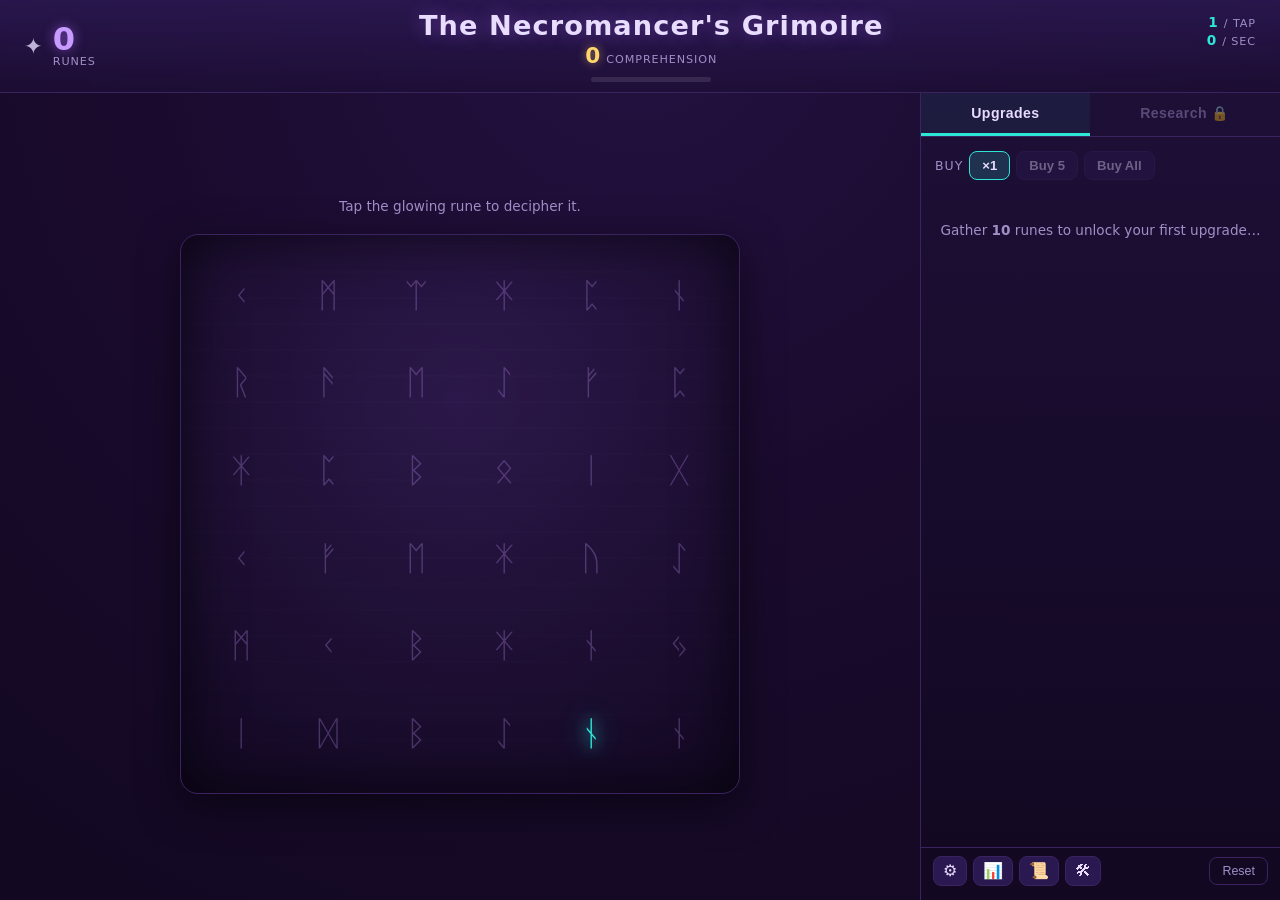
==== commit c183433a: "Buy All for Herbalism & Mining; Rich Veins +0.2/level - Add a Buy All button to each profession (che" ====
--- a/docs/index.html
+++ b/docs/index.html
@@ -94,7 +94,10 @@
         <div class="prof-progress"><div id="herb-bar" class="prof-bar"></div></div>
         <div class="prof-stats"><span>🌿 <b id="herb-pertap">0</b>/tap</span><span>🌿 <b id="herb-auto">0</b>/sec</span><span id="herb-bonus" class="prof-bonus"></span></div>
       </div>
-      <p class="research-intro">Spend herbs on the craft.</p>
+      <div class="research-toolbar">
+        <span class="research-intro" style="margin:0">Spend herbs on the craft.</span>
+        <button id="herb-buy-all" class="ghost-btn small">Buy All</button>
+      </div>
       <div id="herb-up-list" class="list"></div>
     </div>
 
@@ -106,7 +109,10 @@
         <div class="prof-progress"><div id="ore-bar" class="prof-bar"></div></div>
         <div class="prof-stats"><span>🪨 <b id="ore-pertap">0</b>/tap</span><span>🪨 <b id="ore-auto">0</b>/sec</span><span id="ore-bonus" class="prof-bonus"></span></div>
       </div>
-      <p class="research-intro">Spend ore on the craft.</p>
+      <div class="research-toolbar">
+        <span class="research-intro" style="margin:0">Spend ore on the craft.</span>
+        <button id="ore-buy-all" class="ghost-btn small">Buy All</button>
+      </div>
       <div id="ore-up-list" class="list"></div>
     </div>
 
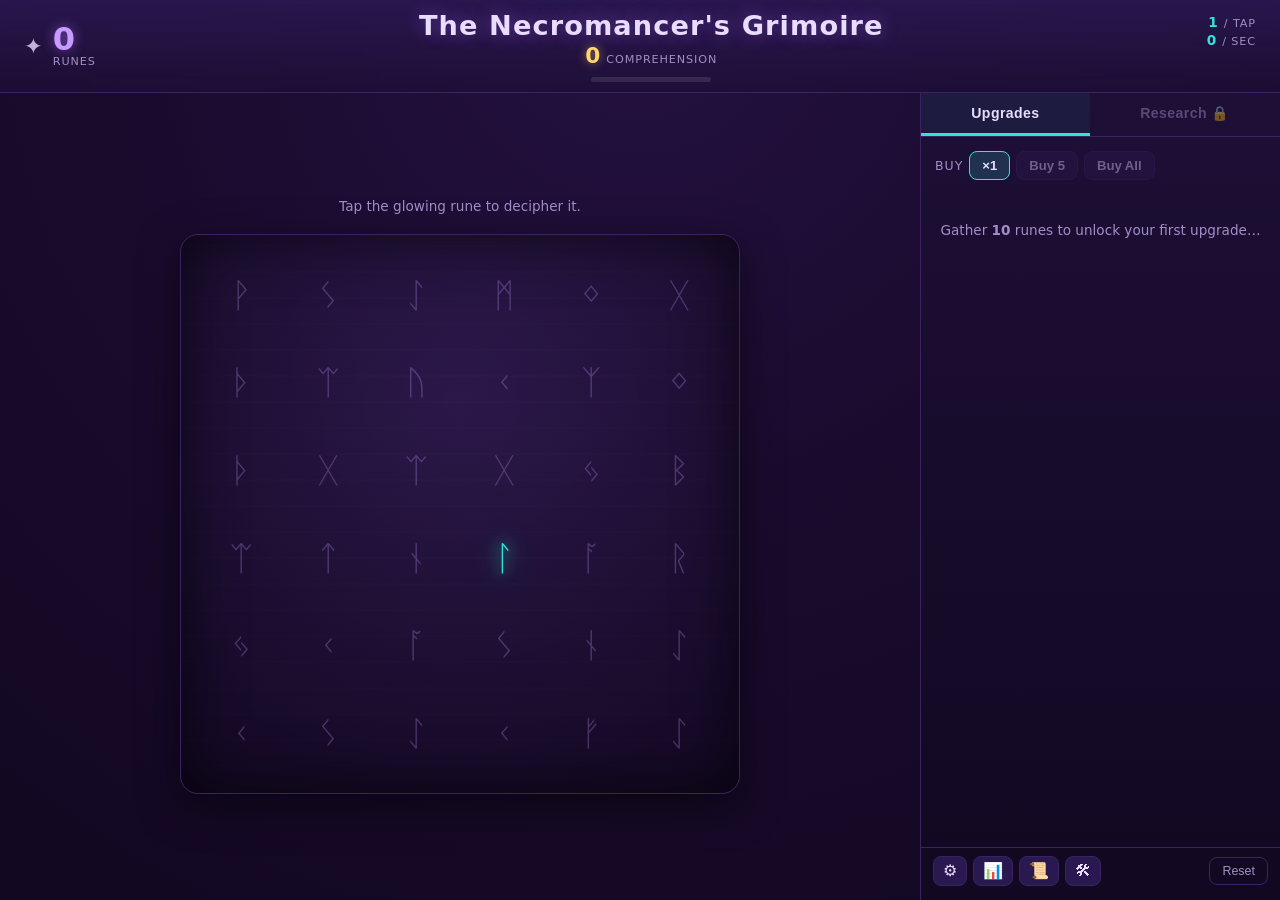
==== commit 88204d53: "Dev panel: Unlock Herbalism / Mining / Combat buttons" ====
--- a/docs/index.html
+++ b/docs/index.html
@@ -346,6 +346,11 @@
               <button class="ghost-btn" id="dev-gold-add">Add</button>
             </div>
           </div>
+
+          <div class="dev-group">
+            <h3>Unlock professions</h3>
+            <div class="dev-btns" id="dev-unlock"></div>
+          </div>
         </div>
       </div>
     </div>
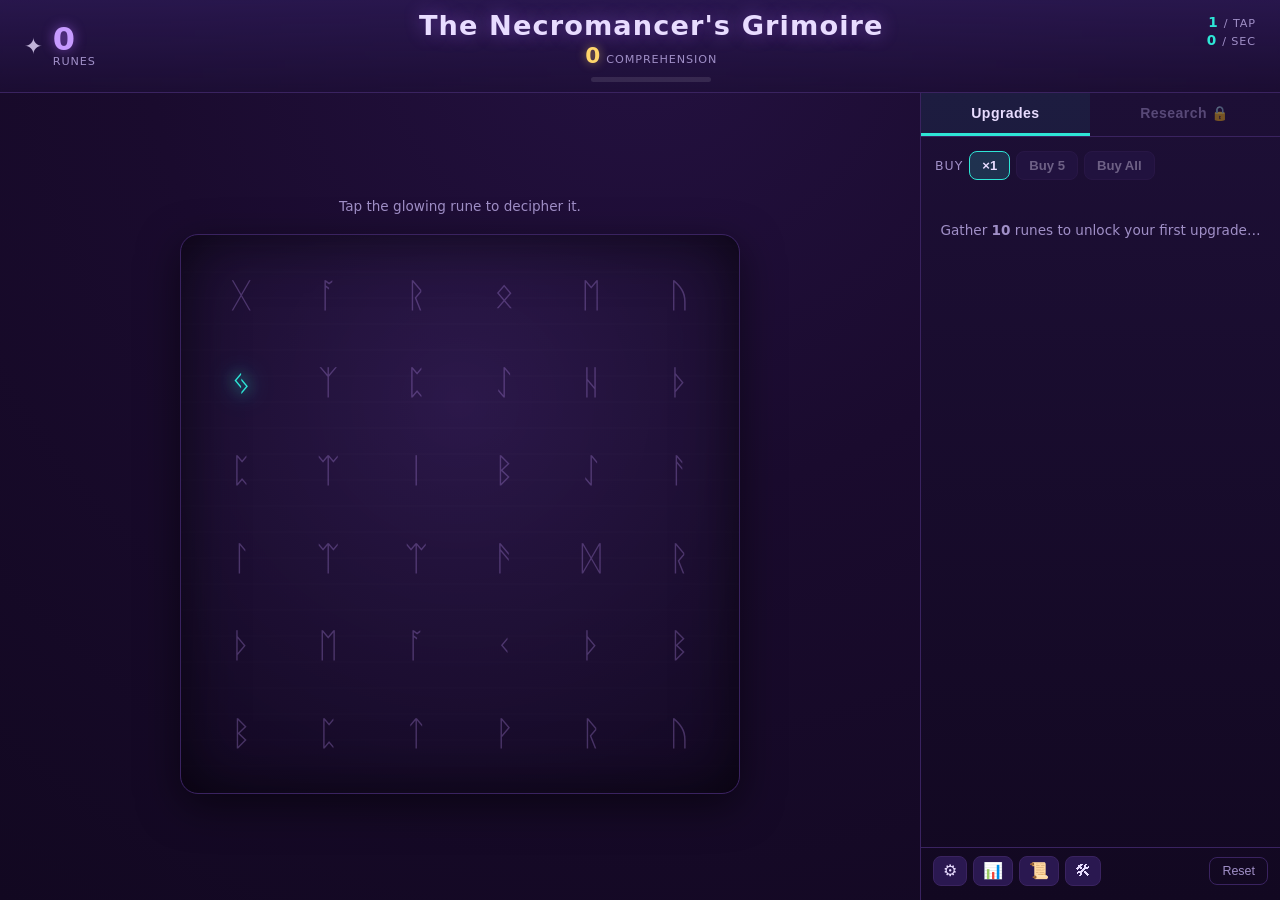
==== commit c7dcd6c7: "Show profession yield per gather so Rich Veins shows its real +0.2" ====
--- a/docs/index.html
+++ b/docs/index.html
@@ -92,7 +92,7 @@
         <div class="prof-target" id="herb-target">🌿</div>
         <div class="prof-count"><span id="herb-count">0</span> herbs</div>
         <div class="prof-progress"><div id="herb-bar" class="prof-bar"></div></div>
-        <div class="prof-stats"><span>🌿 <b id="herb-pertap">0</b>/tap</span><span>🌿 <b id="herb-auto">0</b>/sec</span><span id="herb-bonus" class="prof-bonus"></span></div>
+        <div class="prof-stats"><span>🌿 <b id="herb-pertap">0</b>/gather</span><span>🌿 <b id="herb-auto">0</b>/sec</span><span id="herb-bonus" class="prof-bonus"></span></div>
       </div>
       <div class="research-toolbar">
         <span class="research-intro" style="margin:0">Spend herbs on the craft.</span>
@@ -107,7 +107,7 @@
         <div id="ore-name" class="ore-name">Copper Ore</div>
         <div class="prof-count"><span id="ore-count">0</span> ore</div>
         <div class="prof-progress"><div id="ore-bar" class="prof-bar"></div></div>
-        <div class="prof-stats"><span>🪨 <b id="ore-pertap">0</b>/tap</span><span>🪨 <b id="ore-auto">0</b>/sec</span><span id="ore-bonus" class="prof-bonus"></span></div>
+        <div class="prof-stats"><span>🪨 <b id="ore-pertap">0</b>/gather</span><span>🪨 <b id="ore-auto">0</b>/sec</span><span id="ore-bonus" class="prof-bonus"></span></div>
       </div>
       <div class="research-toolbar">
         <span class="research-intro" style="margin:0">Spend ore on the craft.</span>
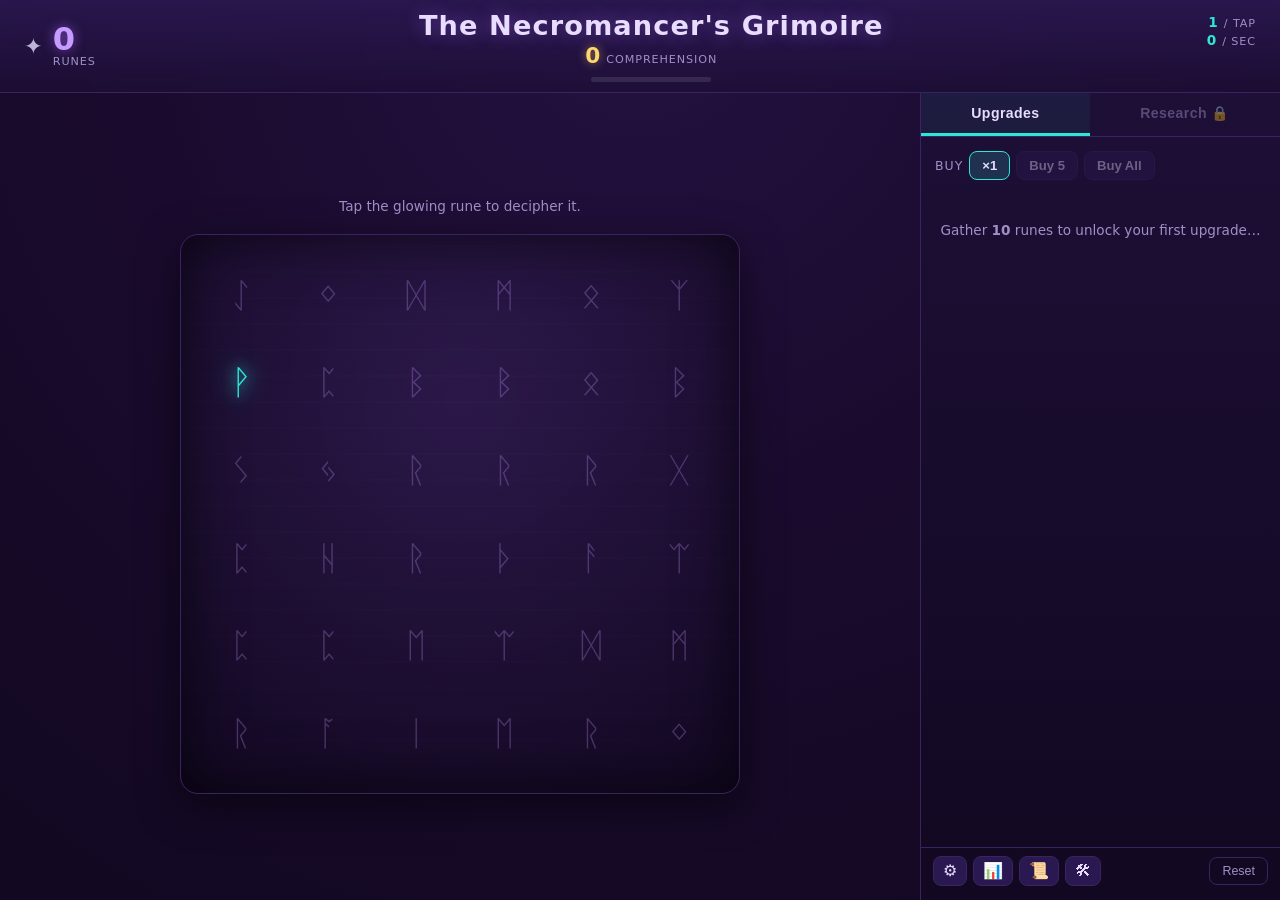
==== commit 46353fef: "Auto-Drill/Wild Growth auto-tap toward gathering Profession auto upgrades now contribute taps/second" ====
--- a/docs/index.html
+++ b/docs/index.html
@@ -92,7 +92,7 @@
         <div class="prof-target" id="herb-target">🌿</div>
         <div class="prof-count"><span id="herb-count">0</span> herbs</div>
         <div class="prof-progress"><div id="herb-bar" class="prof-bar"></div></div>
-        <div class="prof-stats"><span>🌿 <b id="herb-pertap">0</b>/gather</span><span>🌿 <b id="herb-auto">0</b>/sec</span><span id="herb-bonus" class="prof-bonus"></span></div>
+        <div class="prof-stats"><span>🌿 <b id="herb-pertap">0</b>/gather</span><span>⛏ <b id="herb-auto">0</b> taps/sec</span><span id="herb-bonus" class="prof-bonus"></span></div>
       </div>
       <div class="research-toolbar">
         <span class="research-intro" style="margin:0">Spend herbs on the craft.</span>
@@ -107,7 +107,7 @@
         <div id="ore-name" class="ore-name">Copper Ore</div>
         <div class="prof-count"><span id="ore-count">0</span> ore</div>
         <div class="prof-progress"><div id="ore-bar" class="prof-bar"></div></div>
-        <div class="prof-stats"><span>🪨 <b id="ore-pertap">0</b>/gather</span><span>🪨 <b id="ore-auto">0</b>/sec</span><span id="ore-bonus" class="prof-bonus"></span></div>
+        <div class="prof-stats"><span>🪨 <b id="ore-pertap">0</b>/gather</span><span>⛏ <b id="ore-auto">0</b> taps/sec</span><span id="ore-bonus" class="prof-bonus"></span></div>
       </div>
       <div class="research-toolbar">
         <span class="research-intro" style="margin:0">Spend ore on the craft.</span>
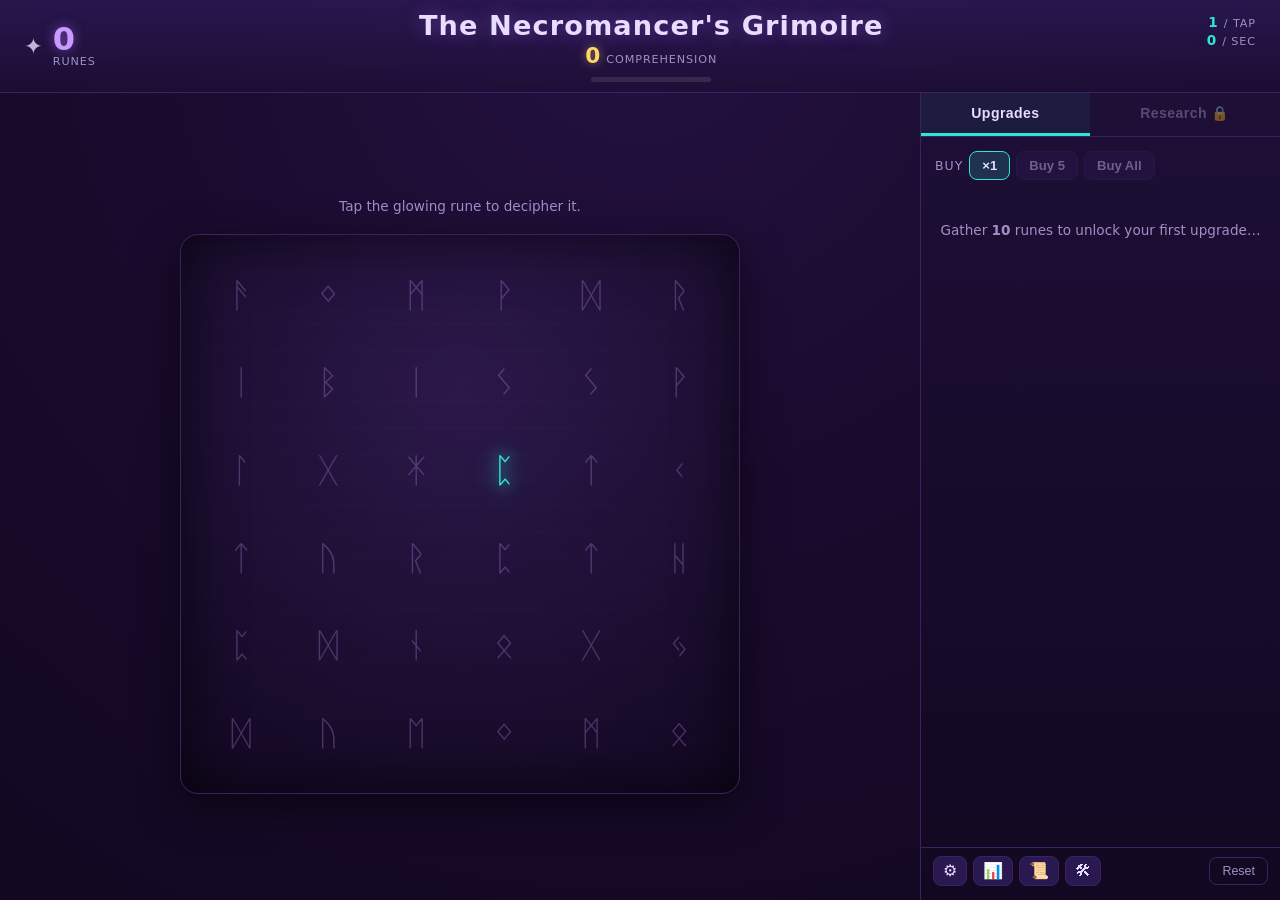
==== commit 2f141370: "Add Auto-attack bosses toggle in Combat" ====
--- a/docs/index.html
+++ b/docs/index.html
@@ -164,6 +164,7 @@
             <span class="kill-reward">Kill reward: <b id="kill-reward">+0</b></span>
           </div>
           <p id="combat-hint" class="combat-hint hidden"></p>
+          <label class="research-filter" style="justify-content:center"><input type="checkbox" id="auto-boss-toggle" /> Auto-attack bosses (don't wait for a tap)</label>
           <p class="muted">Tap the monster to strike it. Auto-attack chips away on its own. Clear 10 bosses (100 levels) to earn a star — then the monster fights back!</p>
         </div>
       </div>
